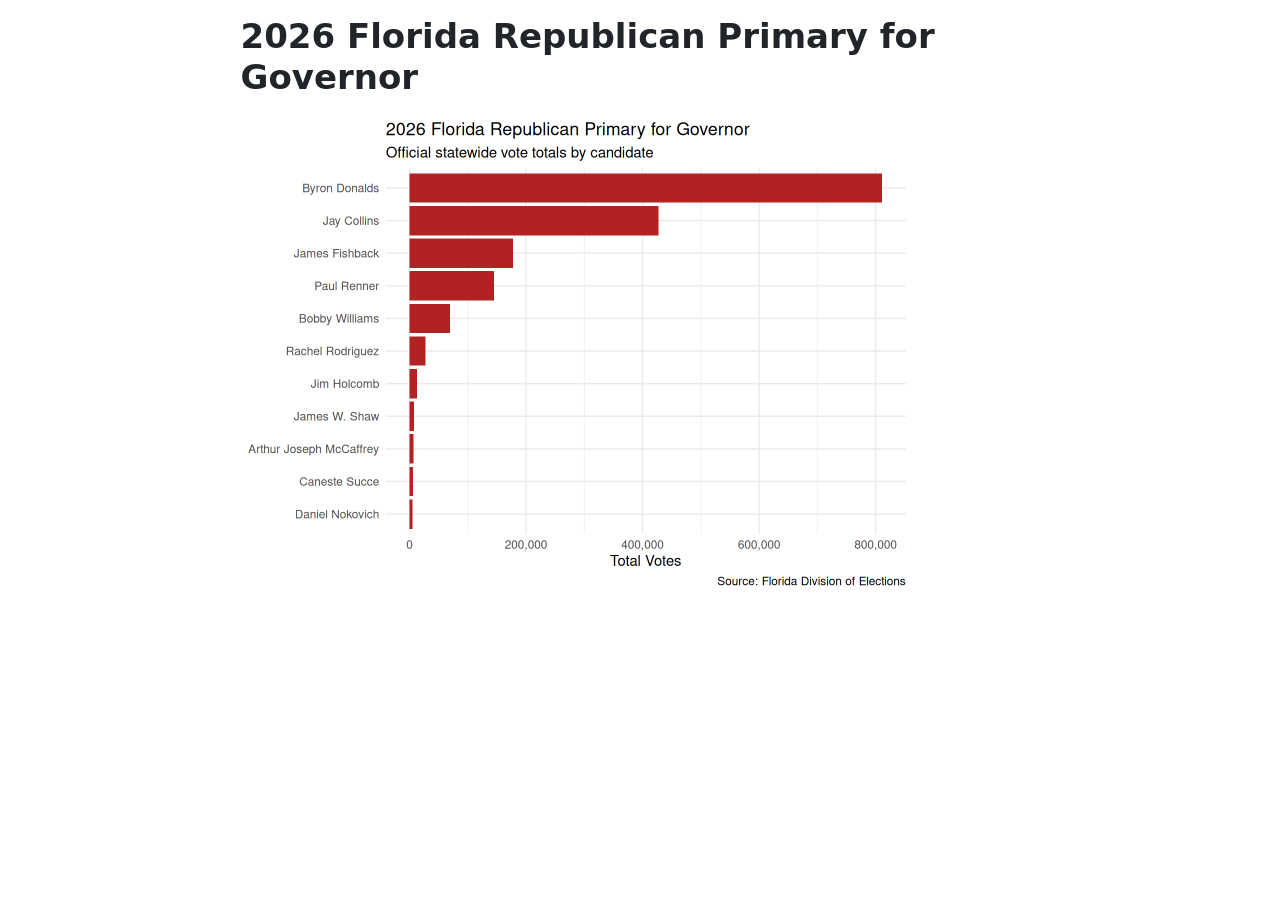
==== analysis.html @ c549bc6a "Built site for gh-pages" ====
<!DOCTYPE html>
<html xmlns="http://www.w3.org/1999/xhtml" lang="en" xml:lang="en"><head>

<meta charset="utf-8">
<meta name="generator" content="quarto-1.10.19">

<meta name="viewport" content="width=device-width, initial-scale=1.0, user-scalable=yes">


<title>2026 Florida Republican Primary for Governor</title>
<style>
/* Default styles provided by pandoc.
** See https://pandoc.org/MANUAL.html#variables-for-html for config info.
*/
span.smallcaps{font-variant: small-caps;}
div.columns{display: flex; gap: 1.5em;}
div.column{flex: auto;}
@media screen {
div.columns{gap: min(4vw, 1.5em);}
div.column{overflow-x: auto;}
}
div.hanging-indent{margin-left: 1.5em; text-indent: -1.5em;}
ul.task-list{list-style: none;}
ul.task-list li input[type="checkbox"] {
  width: 0.8em;
  margin: 0 0.8em 0.2em -1em; /* quarto-specific, see https://github.com/quarto-dev/quarto-cli/issues/4556 */ 
  vertical-align: middle;
}
</style>


<script src="analysis_files/libs/clipboard/clipboard.min.js"></script>
<script src="analysis_files/libs/quarto-html/quarto.js" type="module"></script>
<script src="analysis_files/libs/quarto-html/tabsets/tabsets.js" type="module"></script>
<script src="analysis_files/libs/quarto-html/popper.min.js"></script>
<script src="analysis_files/libs/quarto-html/tippy.umd.min.js"></script>
<script src="analysis_files/libs/quarto-html/anchor.min.js"></script>
<link href="analysis_files/libs/quarto-html/tippy.css" rel="stylesheet">
<link href="analysis_files/libs/quarto-html/quarto-syntax-highlighting-bf27225e3a48a9273f3daa8f8e829971.css" rel="stylesheet" id="quarto-text-highlighting-styles">
<script src="analysis_files/libs/bootstrap/bootstrap.min.js"></script>
<link href="analysis_files/libs/bootstrap/bootstrap-icons.css" rel="stylesheet">
<link href="analysis_files/libs/bootstrap/bootstrap-77d061a0f9114bfb611d9726084df888.min.css" rel="stylesheet" append-hash="true" id="quarto-bootstrap" data-mode="light">


</head>

<body class="fullcontent quarto-light">

<div id="quarto-content" class="page-columns page-rows-contents page-layout-article">

<main class="content" id="quarto-document-content">

<header id="title-block-header" class="quarto-title-block default">
<div class="quarto-title">
<h1 class="title">2026 Florida Republican Primary for Governor</h1>
</div>



<div class="quarto-title-meta">

    
  
    
  </div>
  


</header>


<div class="cell">
<div class="cell-output-display">
<div>
<figure class="figure">
<p><img src="analysis_files/figure-html/unnamed-chunk-2-1.png" class="img-fluid figure-img" width="672"></p>
</figure>
</div>
</div>
</div>

</main>
<!-- /main column -->
<script id="quarto-html-after-body" type="application/javascript">
  window.document.addEventListener("DOMContentLoaded", function (event) {
    const icon = "";
    const anchorJS = new window.AnchorJS();
    anchorJS.options = {
      placement: 'right',
      icon: icon
    };
    anchorJS.add('.anchored');
    const isCodeAnnotation = (el) => {
      for (const clz of el.classList) {
        if (clz.startsWith('code-annotation-')) {                     
          return true;
        }
      }
      return false;
    }
    const onCopySuccess = function(e) {
      // button target
      const button = e.trigger;
      // don't keep focus
      button.blur();
      // flash "checked"
      button.classList.add('code-copy-button-checked');
      var currentTitle = button.getAttribute("title");
      button.setAttribute("title", "Copied!");
      let tooltip;
      if (window.bootstrap) {
        button.setAttribute("data-bs-toggle", "tooltip");
        button.setAttribute("data-bs-placement", "left");
        button.setAttribute("data-bs-title", "Copied!");
        tooltip = new bootstrap.Tooltip(button, 
          { trigger: "manual", 
            customClass: "code-copy-button-tooltip",
            offset: [0, -8]});
        tooltip.show();    
      }
      setTimeout(function() {
        if (tooltip) {
          tooltip.hide();
          button.removeAttribute("data-bs-title");
          button.removeAttribute("data-bs-toggle");
          button.removeAttribute("data-bs-placement");
        }
        button.setAttribute("title", currentTitle);
        button.classList.remove('code-copy-button-checked');
      }, 1000);
      // clear code selection
      e.clearSelection();
    }
    const getTextToCopy = function(trigger) {
      const outerScaffold = trigger.parentElement.cloneNode(true);
      const codeEl = outerScaffold.querySelector('code');
      for (const childEl of codeEl.children) {
        if (isCodeAnnotation(childEl)) {
          childEl.remove();
        }
      }
      return codeEl.innerText;
    }
    const clipboard = new window.ClipboardJS('.code-copy-button:not([data-in-quarto-modal])', {
      text: getTextToCopy
    });
    clipboard.on('success', onCopySuccess);
    if (window.document.getElementById('quarto-embedded-source-code-modal')) {
      const clipboardModal = new window.ClipboardJS('.code-copy-button[data-in-quarto-modal]', {
        text: getTextToCopy,
        container: window.document.getElementById('quarto-embedded-source-code-modal')
      });
      clipboardModal.on('success', onCopySuccess);
    }
      var localhostRegex = new RegExp(/^(?:http|https):\/\/localhost\:?[0-9]*\//);
      var mailtoRegex = new RegExp(/^mailto:/);
        var filterRegex = new RegExp('/' + window.location.host + '/');
      var isInternal = (href) => {
          return filterRegex.test(href) || localhostRegex.test(href) || mailtoRegex.test(href);
      }
      // Inspect non-navigation links and adorn them if external
     var links = window.document.querySelectorAll('a[href]:not(.nav-link):not(.navbar-brand):not(.toc-action):not(.sidebar-link):not(.sidebar-item-toggle):not(.pagination-link):not(.no-external):not([aria-hidden]):not(.dropdown-item):not(.quarto-navigation-tool):not(.about-link)');
      for (var i=0; i<links.length; i++) {
        const link = links[i];
        if (!isInternal(link.href)) {
          // undo the damage that might have been done by quarto-nav.js in the case of
          // links that we want to consider external
          if (link.dataset.originalHref !== undefined) {
            link.href = link.dataset.originalHref;
          }
        }
      }
    function tippyHover(el, contentFn, onTriggerFn, onUntriggerFn) {
      const config = {
        allowHTML: true,
        maxWidth: 500,
        delay: 100,
        arrow: false,
        appendTo: function(el) {
            return el.parentElement;
        },
        interactive: true,
        interactiveBorder: 10,
        theme: 'quarto',
        placement: 'bottom-start',
      };
      if (contentFn) {
        config.content = contentFn;
      }
      if (onTriggerFn) {
        config.onTrigger = onTriggerFn;
      }
      if (onUntriggerFn) {
        config.onUntrigger = onUntriggerFn;
      }
      window.tippy(el, config); 
    }
    const noterefs = window.document.querySelectorAll('a[role="doc-noteref"]');
    for (var i=0; i<noterefs.length; i++) {
      const ref = noterefs[i];
      tippyHover(ref, function() {
        // use id or data attribute instead here
        let href = ref.getAttribute('data-footnote-href') || ref.getAttribute('href');
        try { href = new URL(href).hash; } catch {}
        const id = href.replace(/^#\/?/, "");
        const note = window.document.getElementById(id);
        if (note) {
          return note.innerHTML;
        } else {
          return "";
        }
      });
    }
    const xrefs = window.document.querySelectorAll('a.quarto-xref');
    const processXRef = (id, note) => {
      // Strip column container classes
      const stripColumnClz = (el) => {
        el.classList.remove("page-full", "page-columns");
        if (el.children) {
          for (const child of el.children) {
            stripColumnClz(child);
          }
        }
      }
      stripColumnClz(note)
      if (id === null || id.startsWith('sec-')) {
        // Special case sections, only their first couple elements
        const container = document.createElement("div");
        if (note.children && note.children.length > 2) {
          container.appendChild(note.children[0].cloneNode(true));
          for (let i = 1; i < note.children.length; i++) {
            const child = note.children[i];
            if (child.tagName === "P" && child.innerText === "") {
              continue;
            } else {
              container.appendChild(child.cloneNode(true));
              break;
            }
          }
          if (window.Quarto?.typesetMath) {
            window.Quarto.typesetMath(container);
          }
          return container.innerHTML
        } else {
          if (window.Quarto?.typesetMath) {
            window.Quarto.typesetMath(note);
          }
          return note.innerHTML;
        }
      } else {
        // Remove any anchor links if they are present
        const anchorLink = note.querySelector('a.anchorjs-link');
        if (anchorLink) {
          anchorLink.remove();
        }
        if (window.Quarto?.typesetMath) {
          window.Quarto.typesetMath(note);
        }
        if (note.classList.contains("callout")) {
          return note.outerHTML;
        } else {
          return note.innerHTML;
        }
      }
    }
    for (var i=0; i<xrefs.length; i++) {
      const xref = xrefs[i];
      tippyHover(xref, undefined, function(instance) {
        instance.disable();
        let url = xref.getAttribute('href');
        let hash = undefined; 
        if (url.startsWith('#')) {
          hash = url;
        } else {
          try { hash = new URL(url).hash; } catch {}
        }
        if (hash) {
          const id = hash.replace(/^#\/?/, "");
          const note = window.document.getElementById(id);
          if (note !== null) {
            try {
              const html = processXRef(id, note.cloneNode(true));
              instance.setContent(html);
            } finally {
              instance.enable();
              instance.show();
            }
          } else {
            // See if we can fetch this
            fetch(url.split('#')[0])
            .then(res => res.text())
            .then(html => {
              const parser = new DOMParser();
              const htmlDoc = parser.parseFromString(html, "text/html");
              const note = htmlDoc.getElementById(id);
              if (note !== null) {
                const html = processXRef(id, note);
                instance.setContent(html);
              } 
            }).finally(() => {
              instance.enable();
              instance.show();
            });
          }
        } else {
          // See if we can fetch a full url (with no hash to target)
          // This is a special case and we should probably do some content thinning / targeting
          fetch(url)
          .then(res => res.text())
          .then(html => {
            const parser = new DOMParser();
            const htmlDoc = parser.parseFromString(html, "text/html");
            const note = htmlDoc.querySelector('main.content');
            if (note !== null) {
              // This should only happen for chapter cross references
              // (since there is no id in the URL)
              // remove the first header
              if (note.children.length > 0 && note.children[0].tagName === "HEADER") {
                note.children[0].remove();
              }
              const html = processXRef(null, note);
              instance.setContent(html);
            } 
          }).finally(() => {
            instance.enable();
            instance.show();
          });
        }
      }, function(instance) {
      });
    }
        let selectedAnnoteEl;
        const selectorForAnnotation = ( cell, annotation) => {
          let cellAttr = 'data-code-cell="' + cell + '"';
          let lineAttr = 'data-code-annotation="' +  annotation + '"';
          const selector = 'span[' + cellAttr + '][' + lineAttr + ']';
          return selector;
        }
        const selectCodeLines = (annoteEl) => {
          const doc = window.document;
          const targetCell = annoteEl.getAttribute("data-target-cell");
          const targetAnnotation = annoteEl.getAttribute("data-target-annotation");
          const annoteSpan = window.document.querySelector(selectorForAnnotation(targetCell, targetAnnotation));
          const lines = annoteSpan.getAttribute("data-code-lines").split(",");
          const lineIds = lines.map((line) => {
            return targetCell + "-" + line;
          })
          let top = null;
          let height = null;
          let parent = null;
          if (lineIds.length > 0) {
              //compute the position of the single el (top and bottom and make a div)
              const el = window.document.getElementById(lineIds[0]);
              top = el.offsetTop;
              height = el.offsetHeight;
              parent = el.parentElement.parentElement;
            if (lineIds.length > 1) {
              const lastEl = window.document.getElementById(lineIds[lineIds.length - 1]);
              const bottom = lastEl.offsetTop + lastEl.offsetHeight;
              height = bottom - top;
            }
            if (top !== null && height !== null && parent !== null) {
              // cook up a div (if necessary) and position it 
              let div = window.document.getElementById("code-annotation-line-highlight");
              if (div === null) {
                div = window.document.createElement("div");
                div.setAttribute("id", "code-annotation-line-highlight");
                div.style.position = 'absolute';
                parent.appendChild(div);
              }
              div.style.top = top - 2 + "px";
              div.style.height = height + 4 + "px";
              div.style.left = 0;
              let gutterDiv = window.document.getElementById("code-annotation-line-highlight-gutter");
              if (gutterDiv === null) {
                gutterDiv = window.document.createElement("div");
                gutterDiv.setAttribute("id", "code-annotation-line-highlight-gutter");
                gutterDiv.style.position = 'absolute';
                const codeCell = window.document.getElementById(targetCell);
                const gutter = codeCell.querySelector('.code-annotation-gutter');
                gutter.appendChild(gutterDiv);
              }
              gutterDiv.style.top = top - 2 + "px";
              gutterDiv.style.height = height + 4 + "px";
            }
            selectedAnnoteEl = annoteEl;
          }
        };
        const unselectCodeLines = () => {
          const elementsIds = ["code-annotation-line-highlight", "code-annotation-line-highlight-gutter"];
          elementsIds.forEach((elId) => {
            const div = window.document.getElementById(elId);
            if (div) {
              div.remove();
            }
          });
          selectedAnnoteEl = undefined;
        };
          // Handle positioning of the toggle
      window.addEventListener(
        "resize",
        throttle(() => {
          elRect = undefined;
          if (selectedAnnoteEl) {
            selectCodeLines(selectedAnnoteEl);
          }
        }, 10)
      );
      function throttle(fn, ms) {
      let throttle = false;
      let timer;
        return (...args) => {
          if(!throttle) { // first call gets through
              fn.apply(this, args);
              throttle = true;
          } else { // all the others get throttled
              if(timer) clearTimeout(timer); // cancel #2
              timer = setTimeout(() => {
                fn.apply(this, args);
                timer = throttle = false;
              }, ms);
          }
        };
      }
        // Attach click handler to the DT
        const annoteDls = window.document.querySelectorAll('dt[data-target-cell]');
        for (const annoteDlNode of annoteDls) {
          annoteDlNode.addEventListener('click', (event) => {
            const clickedEl = event.target;
            if (clickedEl !== selectedAnnoteEl) {
              unselectCodeLines();
              const activeEl = window.document.querySelector('dt[data-target-cell].code-annotation-active');
              if (activeEl) {
                activeEl.classList.remove('code-annotation-active');
              }
              selectCodeLines(clickedEl);
              clickedEl.classList.add('code-annotation-active');
            } else {
              // Unselect the line
              unselectCodeLines();
              clickedEl.classList.remove('code-annotation-active');
            }
          });
        }
    const findCites = (el) => {
      const parentEl = el.parentElement;
      if (parentEl) {
        const cites = parentEl.dataset.cites;
        if (cites) {
          return {
            el,
            cites: cites.split(' ')
          };
        } else {
          return findCites(el.parentElement)
        }
      } else {
        return undefined;
      }
    };
    var bibliorefs = window.document.querySelectorAll('a[role="doc-biblioref"]');
    for (var i=0; i<bibliorefs.length; i++) {
      const ref = bibliorefs[i];
      const citeInfo = findCites(ref);
      if (citeInfo) {
        tippyHover(citeInfo.el, function() {
          var popup = window.document.createElement('div');
          citeInfo.cites.forEach(function(cite) {
            var citeDiv = window.document.createElement('div');
            citeDiv.classList.add('hanging-indent');
            citeDiv.classList.add('csl-entry');
            var biblioDiv = window.document.getElementById('ref-' + cite);
            if (biblioDiv) {
              citeDiv.innerHTML = biblioDiv.innerHTML;
            }
            popup.appendChild(citeDiv);
          });
          return popup.innerHTML;
        });
      }
    }
  });
  </script>
</div> <!-- /content -->




</body></html>
---- analysis_files/libs/quarto-html/tippy.css ----
.tippy-box[data-animation=fade][data-state=hidden]{opacity:0}[data-tippy-root]{max-width:calc(100vw - 10px)}.tippy-box{position:relative;background-color:#333;color:#fff;border-radius:4px;font-size:14px;line-height:1.4;white-space:normal;outline:0;transition-property:transform,visibility,opacity}.tippy-box[data-placement^=top]>.tippy-arrow{bottom:0}.tippy-box[data-placement^=top]>.tippy-arrow:before{bottom:-7px;left:0;border-width:8px 8px 0;border-top-color:initial;transform-origin:center top}.tippy-box[data-placement^=bottom]>.tippy-arrow{top:0}.tippy-box[data-placement^=bottom]>.tippy-arrow:before{top:-7px;left:0;border-width:0 8px 8px;border-bottom-color:initial;transform-origin:center bottom}.tippy-box[data-placement^=left]>.tippy-arrow{right:0}.tippy-box[data-placement^=left]>.tippy-arrow:before{border-width:8px 0 8px 8px;border-left-color:initial;right:-7px;transform-origin:center left}.tippy-box[data-placement^=right]>.tippy-arrow{left:0}.tippy-box[data-placement^=right]>.tippy-arrow:before{left:-7px;border-width:8px 8px 8px 0;border-right-color:initial;transform-origin:center right}.tippy-box[data-inertia][data-state=visible]{transition-timing-function:cubic-bezier(.54,1.5,.38,1.11)}.tippy-arrow{width:16px;height:16px;color:#333}.tippy-arrow:before{content:"";position:absolute;border-color:transparent;border-style:solid}.tippy-content{position:relative;padding:5px 9px;z-index:1}
---- analysis_files/libs/quarto-html/quarto-syntax-highlighting-bf27225e3a48a9273f3daa8f8e829971.css ----
/* quarto syntax highlight colors */
:root {
  --quarto-hl-ot-color: #003B4F;
  --quarto-hl-at-color: #657422;
  --quarto-hl-ss-color: #20794D;
  --quarto-hl-an-color: #5E5E5E;
  --quarto-hl-fu-color: #4758AB;
  --quarto-hl-st-color: #20794D;
  --quarto-hl-cf-color: #003B4F;
  --quarto-hl-op-color: #5E5E5E;
  --quarto-hl-er-color: #AD0000;
  --quarto-hl-bn-color: #AD0000;
  --quarto-hl-al-color: #AD0000;
  --quarto-hl-va-color: #111111;
  --quarto-hl-bu-color: inherit;
  --quarto-hl-ex-color: inherit;
  --quarto-hl-pp-color: #AD0000;
  --quarto-hl-in-color: #5E5E5E;
  --quarto-hl-vs-color: #20794D;
  --quarto-hl-wa-color: #5E5E5E;
  --quarto-hl-do-color: #5E5E5E;
  --quarto-hl-im-color: #00769E;
  --quarto-hl-ch-color: #20794D;
  --quarto-hl-dt-color: #AD0000;
  --quarto-hl-fl-color: #AD0000;
  --quarto-hl-co-color: #5E5E5E;
  --quarto-hl-cv-color: #5E5E5E;
  --quarto-hl-cn-color: #8f5902;
  --quarto-hl-sc-color: #5E5E5E;
  --quarto-hl-dv-color: #AD0000;
  --quarto-hl-kw-color: #003B4F;
}

/* other quarto variables */
:root {
  --quarto-font-monospace: SFMono-Regular, Menlo, Monaco, Consolas, "Liberation Mono", "Courier New", monospace;
}

/* syntax highlight based on Pandoc's rules */
pre > code.sourceCode > span {
  color: #003B4F;
}

code.sourceCode > span {
  color: #003B4F;
}

div.sourceCode,
div.sourceCode pre.sourceCode {
  color: #003B4F;
}

/* Normal */
code span {
  color: #003B4F;
}

/* Alert */
code span.al {
  color: #AD0000;
  font-style: inherit;
}

/* Annotation */
code span.an {
  color: #5E5E5E;
  font-style: inherit;
}

/* Attribute */
code span.at {
  color: #657422;
  font-style: inherit;
}

/* BaseN */
code span.bn {
  color: #AD0000;
  font-style: inherit;
}

/* BuiltIn */
code span.bu {
  font-style: inherit;
}

/* ControlFlow */
code span.cf {
  color: #003B4F;
  font-weight: bold;
  font-style: inherit;
}

/* Char */
code span.ch {
  color: #20794D;
  font-style: inherit;
}

/* Constant */
code span.cn {
  color: #8f5902;
  font-style: inherit;
}

/* Comment */
code span.co {
  color: #5E5E5E;
  font-style: inherit;
}

/* CommentVar */
code span.cv {
  color: #5E5E5E;
  font-style: italic;
}

/* Documentation */
code span.do {
  color: #5E5E5E;
  font-style: italic;
}

/* DataType */
code span.dt {
  color: #AD0000;
  font-style: inherit;
}

/* DecVal */
code span.dv {
  color: #AD0000;
  font-style: inherit;
}

/* Error */
code span.er {
  color: #AD0000;
  font-style: inherit;
}

/* Extension */
code span.ex {
  font-style: inherit;
}

/* Float */
code span.fl {
  color: #AD0000;
  font-style: inherit;
}

/* Function */
code span.fu {
  color: #4758AB;
  font-style: inherit;
}

/* Import */
code span.im {
  color: #00769E;
  font-style: inherit;
}

/* Information */
code span.in {
  color: #5E5E5E;
  font-style: inherit;
}

/* Keyword */
code span.kw {
  color: #003B4F;
  font-weight: bold;
  font-style: inherit;
}

/* Operator */
code span.op {
  color: #5E5E5E;
  font-style: inherit;
}

/* Other */
code span.ot {
  color: #003B4F;
  font-style: inherit;
}

/* Preprocessor */
code span.pp {
  color: #AD0000;
  font-style: inherit;
}

/* SpecialChar */
code span.sc {
  color: #5E5E5E;
  font-style: inherit;
}

/* SpecialString */
code span.ss {
  color: #20794D;
  font-style: inherit;
}

/* String */
code span.st {
  color: #20794D;
  font-style: inherit;
}

/* Variable */
code span.va {
  color: #111111;
  font-style: inherit;
}

/* VerbatimString */
code span.vs {
  color: #20794D;
  font-style: inherit;
}

/* Warning */
code span.wa {
  color: #5E5E5E;
  font-style: italic;
}

.prevent-inlining {
  content: "</";
}

/*# sourceMappingURL=8be38f48d34c45af72792cbd699585e7.css.map */
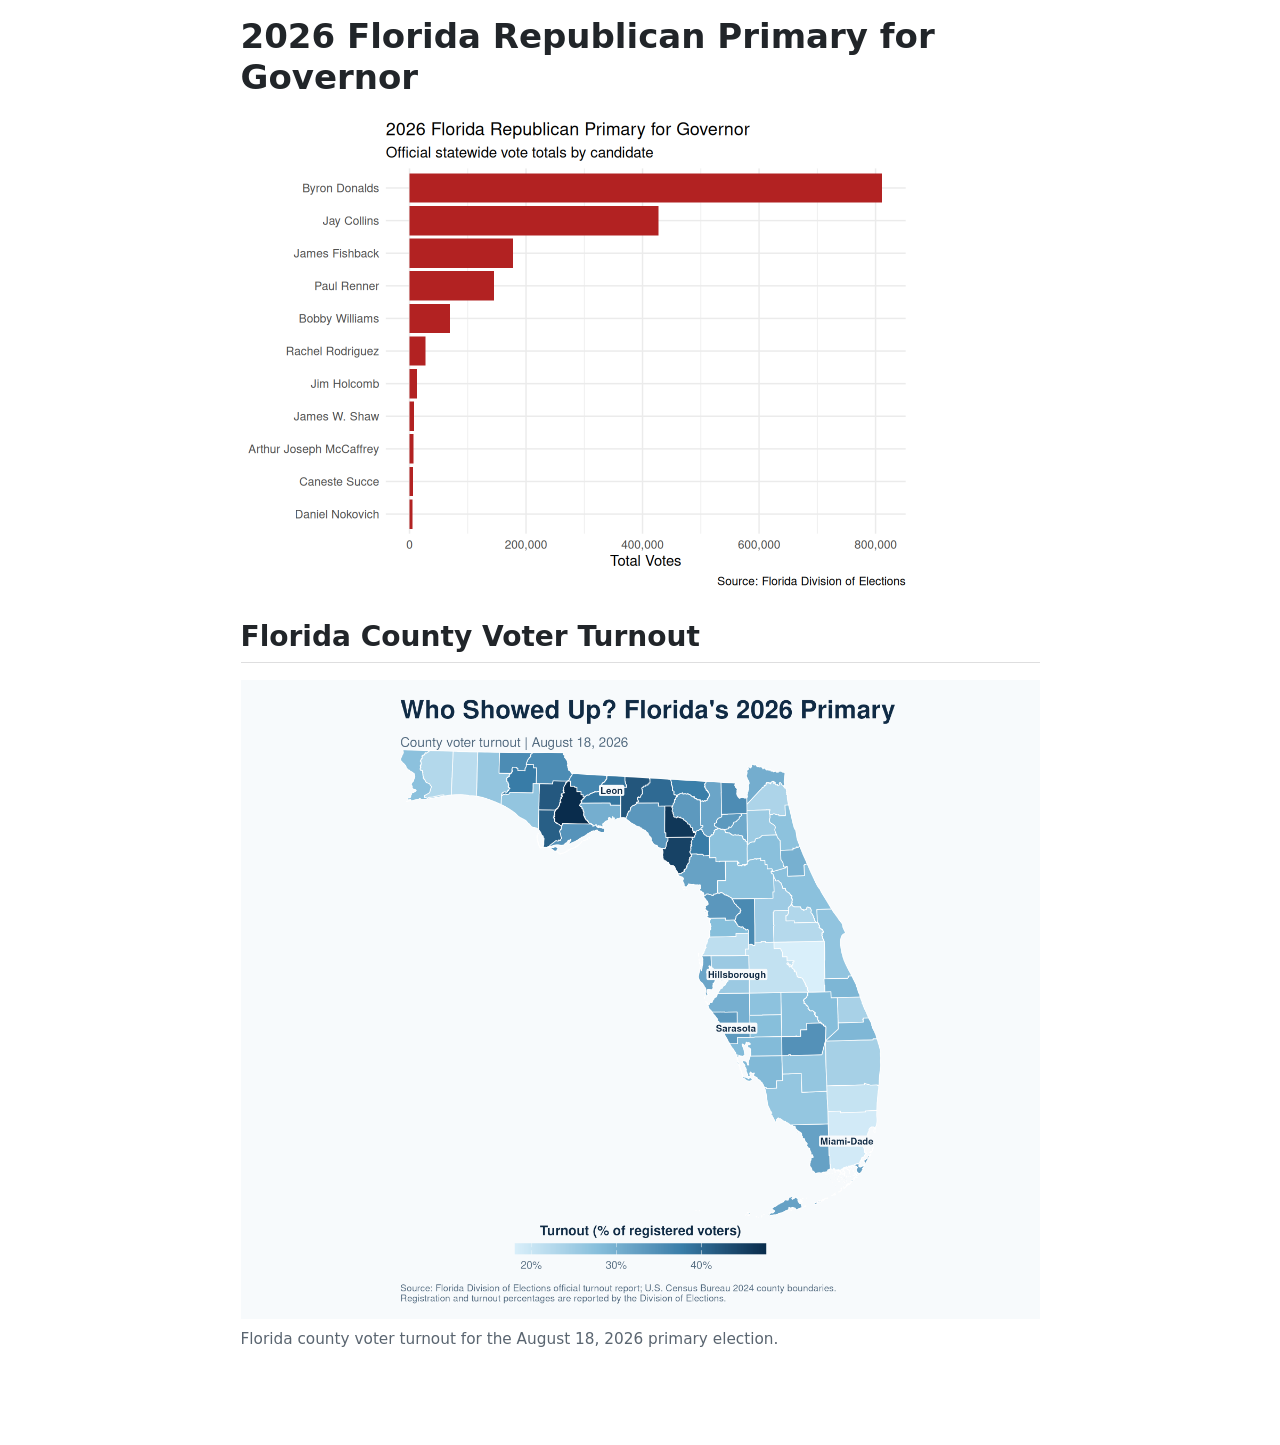
==== commit e66165de: "Built site for gh-pages" ====
--- a/analysis.html
+++ b/analysis.html
@@ -78,6 +78,15 @@
 </div>
 </div>
 </div>
+<section id="florida-county-voter-turnout" class="level2">
+<h2 class="anchored" data-anchor-id="florida-county-voter-turnout">Florida County Voter Turnout</h2>
+<div class="quarto-figure quarto-figure-center">
+<figure class="figure">
+<p><img src="florida_turnout.png" class="img-fluid figure-img"></p>
+<figcaption>Florida county voter turnout for the August 18, 2026 primary election.</figcaption>
+</figure>
+</div>
+</section>
 
 </main>
 <!-- /main column -->
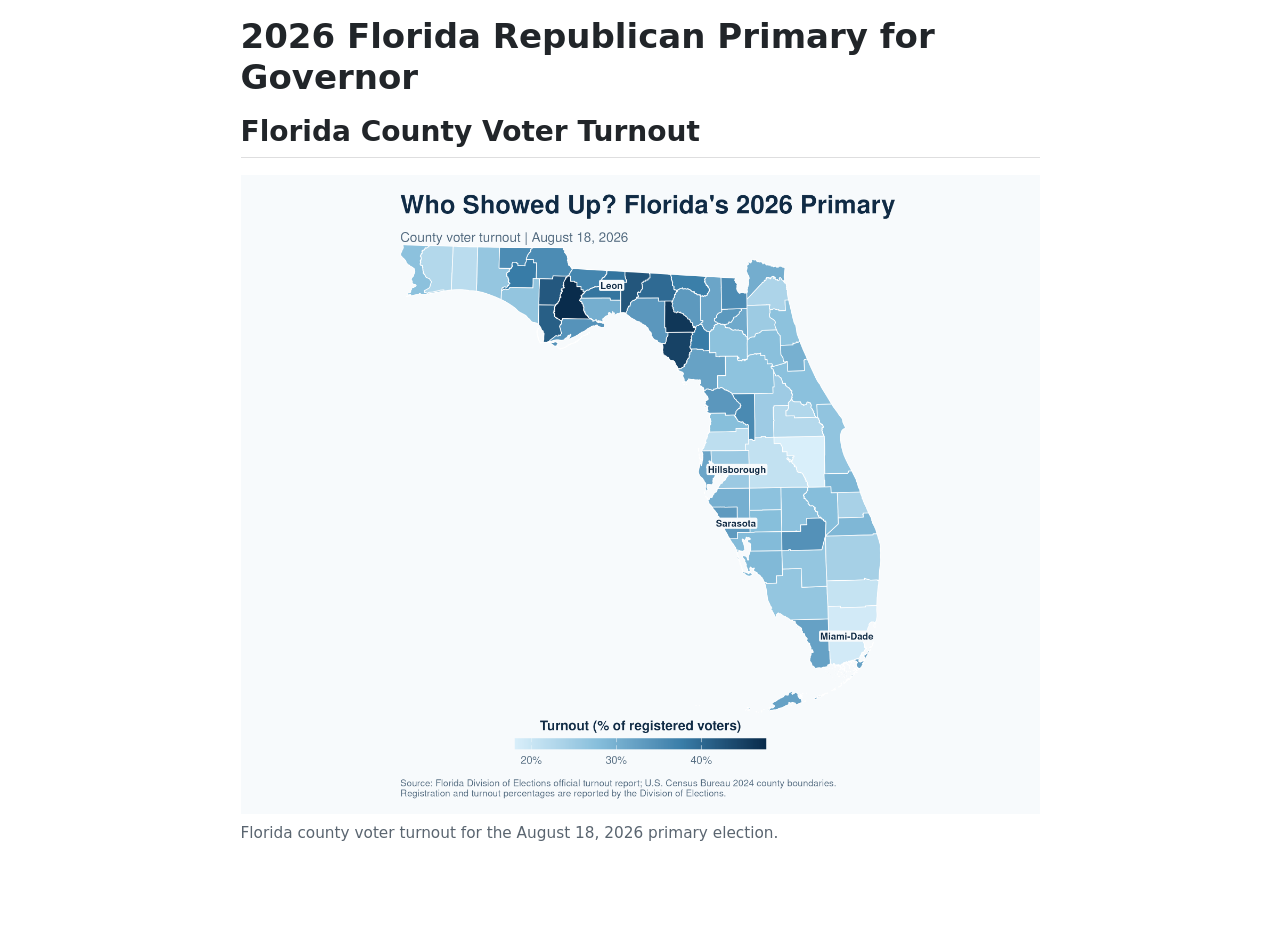
==== commit c634f391: "Built site for gh-pages" ====
--- a/analysis.html
+++ b/analysis.html
@@ -69,15 +69,6 @@
 </header>
 
 
-<div class="cell">
-<div class="cell-output-display">
-<div>
-<figure class="figure">
-<p><img src="analysis_files/figure-html/unnamed-chunk-2-1.png" class="img-fluid figure-img" width="672"></p>
-</figure>
-</div>
-</div>
-</div>
 <section id="florida-county-voter-turnout" class="level2">
 <h2 class="anchored" data-anchor-id="florida-county-voter-turnout">Florida County Voter Turnout</h2>
 <div class="quarto-figure quarto-figure-center">
